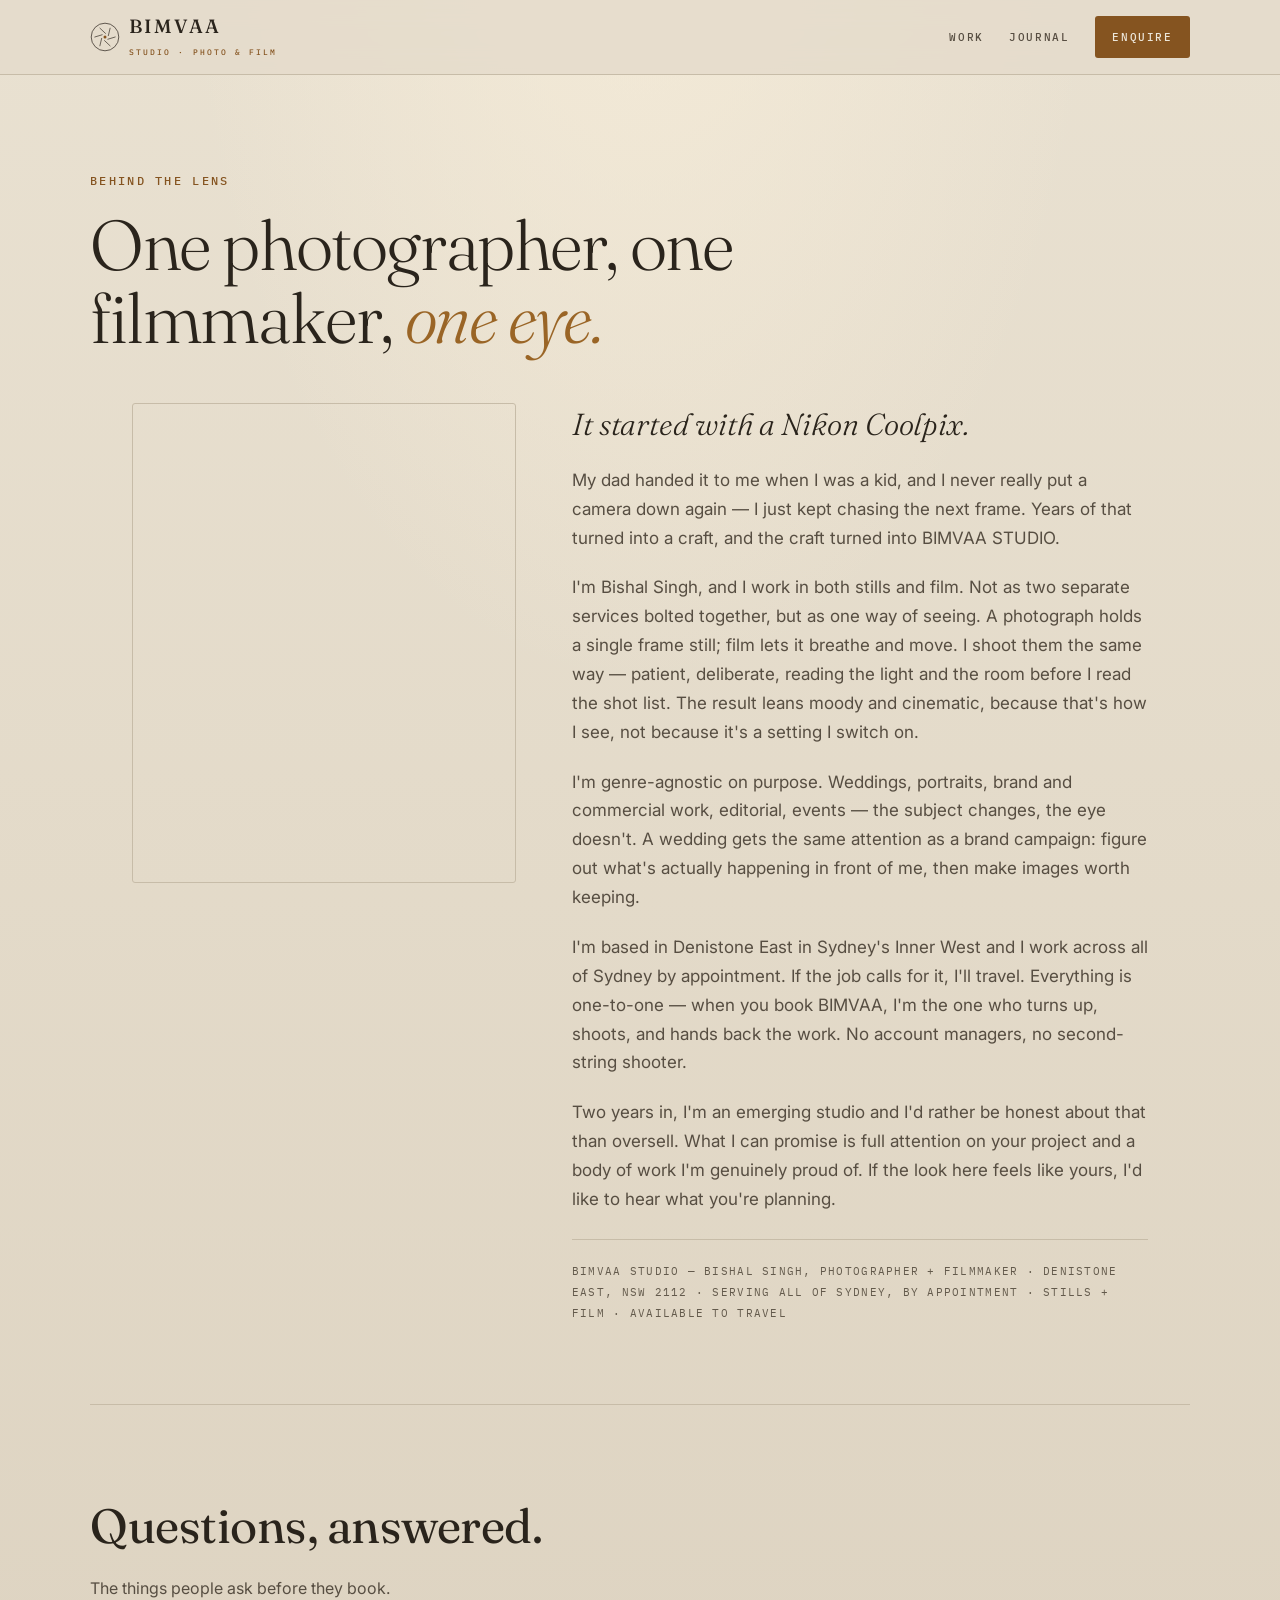
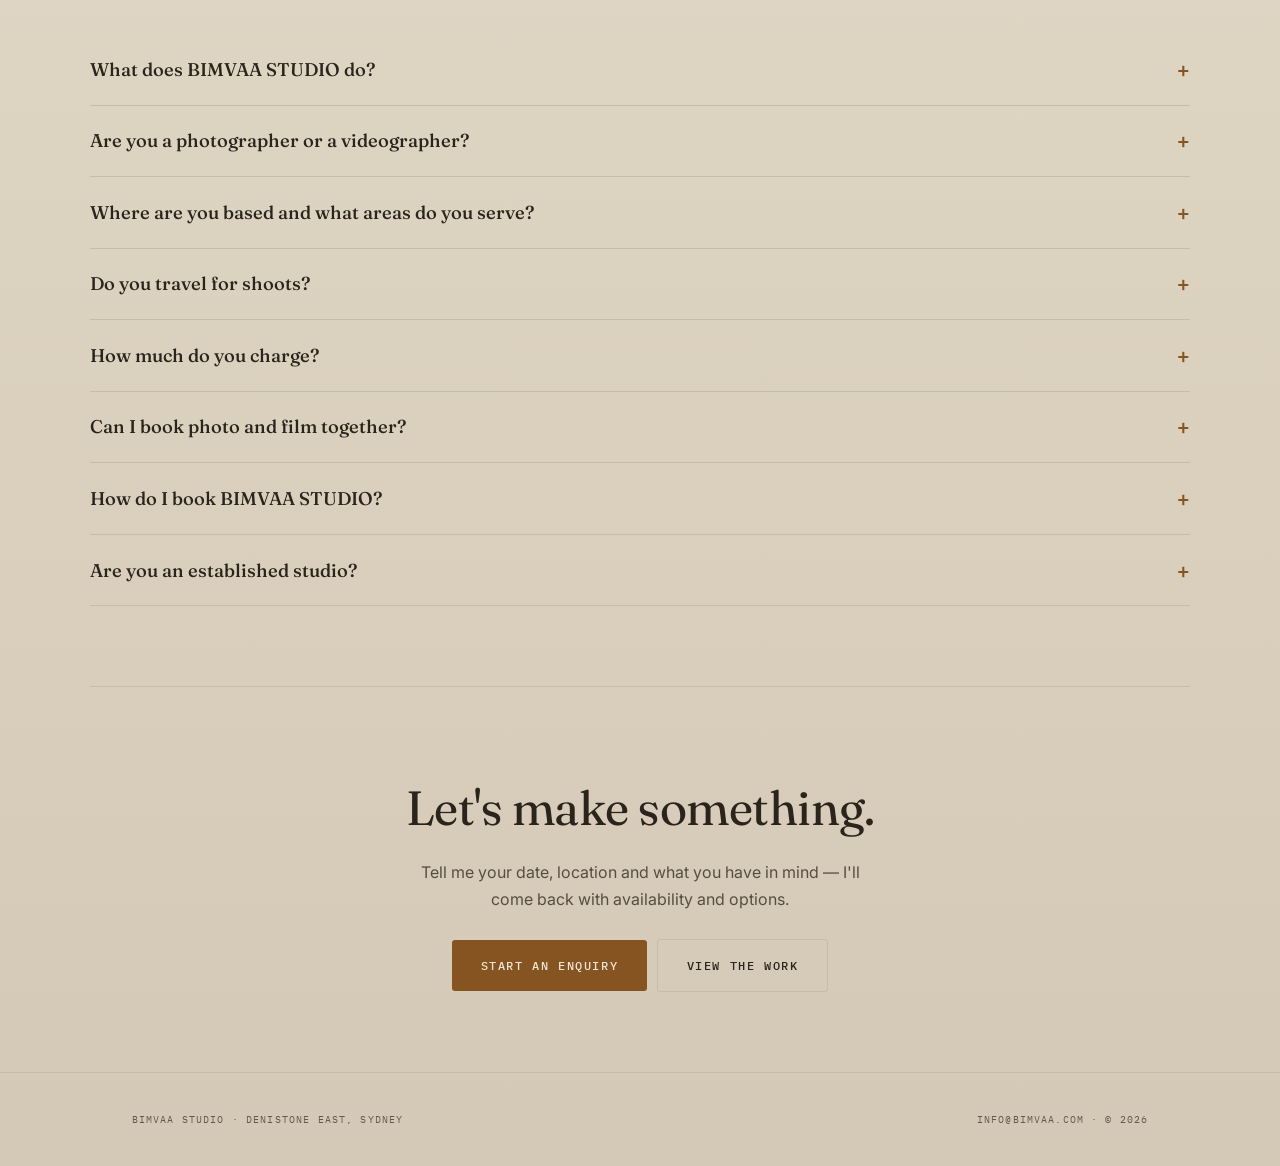
==== about.html @ 7f93cbe4 "Add files via upload" ====
<!doctype html>
<html lang="en">
<head>
<meta charset="utf-8" />
<meta name="viewport" content="width=device-width, initial-scale=1, viewport-fit=cover" />
<meta name="description" content="Meet Bishal Singh, the photographer and filmmaker behind BIMVAA STUDIO — a moody, cinematic stills-and-film studio based in Sydney, by appointment." />
<meta name="theme-color" content="#E4DBCB" />
<title>About BIMVAA STUDIO | Bishal Singh, Sydney</title>
<link rel="canonical" href="https://www.bimvaa.com/about" />
<link rel="icon" href="/favicon.svg" type="image/svg+xml" />
<meta property="og:type" content="profile" />
<meta property="og:site_name" content="BIMVAA STUDIO" />
<meta property="og:title" content="About BIMVAA STUDIO | Bishal Singh, Sydney" />
<meta property="og:description" content="The photographer and filmmaker behind BIMVAA STUDIO — moody, cinematic stills and film across Sydney, by appointment." />
<meta property="og:url" content="https://www.bimvaa.com/about" />
<meta property="og:image" content="https://d8j0ntlcm91z4.cloudfront.net/user_3EGOxTBmCmVIbqJo9YMQWU0HApF/hf_20260614_160210_8c019845-fb84-4810-af31-41c92ada4ce6.png" />
<link rel="preconnect" href="https://fonts.googleapis.com" />
<link rel="preconnect" href="https://fonts.gstatic.com" crossorigin />
<link href="https://fonts.googleapis.com/css2?family=Fraunces:ital,opsz,wght@0,9..144,300;0,9..144,400;1,9..144,400;0,9..144,500&family=IBM+Plex+Mono:wght@400;500&family=Inter:wght@400;500&display=swap" rel="stylesheet" />
<script type="application/ld+json">
{"@context":"https://schema.org","@type":"AboutPage","name":"About BIMVAA STUDIO","url":"https://www.bimvaa.com/about","mainEntity":{"@type":"Person","name":"Bishal Singh","jobTitle":"Photographer & Filmmaker","worksFor":{"@type":"ProfessionalService","name":"BIMVAA STUDIO","areaServed":{"@type":"City","name":"Sydney"},"address":{"@type":"PostalAddress","addressLocality":"Denistone East","addressRegion":"NSW","postalCode":"2112","addressCountry":"AU"}},"knowsAbout":["photography","videography","wedding films","portrait photography","brand content"]}}
</script>
<script type="application/ld+json">
{"@context":"https://schema.org","@type":"FAQPage","mainEntity":[
{"@type":"Question","name":"What does BIMVAA STUDIO do?","acceptedAnswer":{"@type":"Answer","text":"BIMVAA STUDIO is a Sydney photography and film studio run by Bishal Singh. I shoot both stills and film across weddings, portraits, brand and commercial work, editorial and events, with a moody, cinematic style."}},
{"@type":"Question","name":"Are you a photographer or a videographer?","acceptedAnswer":{"@type":"Answer","text":"Both. I work in stills and film as a single craft and give them equal emphasis, so you can book photography, film, or both from one person."}},
{"@type":"Question","name":"Where are you based and what areas do you serve?","acceptedAnswer":{"@type":"Answer","text":"I'm based in Denistone East in Sydney's Inner West (NSW 2112) and I serve all of Sydney. Sessions are by appointment."}},
{"@type":"Question","name":"Do you travel for shoots?","acceptedAnswer":{"@type":"Answer","text":"Yes — I'm available to travel depending on the job. Let me know your location and I'll confirm whether travel is included or quoted."}},
{"@type":"Question","name":"How much do you charge?","acceptedAnswer":{"@type":"Answer","text":"Pricing is quoted on enquiry and built around your shoot — the hours of coverage, location, and whether you want stills, film or both. Send me the details and I'll come back with options."}},
{"@type":"Question","name":"How do I book BIMVAA STUDIO?","acceptedAnswer":{"@type":"Answer","text":"Send an enquiry with your date, location and what you have in mind. I'll reply with availability and options, and we'll confirm from there."}},
{"@type":"Question","name":"Can I book photo and film together?","acceptedAnswer":{"@type":"Answer","text":"Yes, and it's a core part of what I offer. Because I shoot both myself, your stills and film share one visual style and the coverage is coordinated by default — no separate crews to manage."}},
{"@type":"Question","name":"What types of photography and film do you offer?","acceptedAnswer":{"@type":"Answer","text":"Weddings, portraits, brand and commercial, editorial and events. I'm genre-agnostic by choice — the subject changes, the approach stays the same."}},
{"@type":"Question","name":"What should I expect when I work with you?","acceptedAnswer":{"@type":"Answer","text":"One-to-one attention from start to finish. I'm a solo studio, so the person you enquire with is the person who plans, shoots and delivers your work."}},
{"@type":"Question","name":"Are you an established studio?","acceptedAnswer":{"@type":"Answer","text":"I'm an emerging studio — around two years working professionally — and I'd rather be honest about that than oversell. You get full focus on your project and a body of work I'm proud of."}}
]}
</script>
<style>
:root{
  --stage:#E4DBCB;--stage-2:#E8E0D1;--panel:#ECE4D6;--line:#C7BCA8;
  --ink:#2A241C;--smoke:#574E42;--faint:#635A4C;--onmedia:#ECE6D9;
  --tung:#855420;--tung-2:#9A6526;
  --d:"Fraunces",Georgia,serif;--s:"Inter",system-ui,sans-serif;--m:"IBM Plex Mono",ui-monospace,monospace;
  --gut:clamp(1.1rem,4vw,2.6rem);--ease:cubic-bezier(.16,1,.3,1);
}
*,*::before,*::after{box-sizing:border-box;margin:0;padding:0}
body{font-family:var(--s);color:var(--ink);line-height:1.7;-webkit-font-smoothing:antialiased;
  background:radial-gradient(60% 50% at 50% -5%,rgba(249,239,219,.7),transparent 60%),linear-gradient(180deg,#E9E1D1,#DED4C2 60%,#D4C9B6)}
a{color:inherit;text-decoration:none}
img,svg{display:block;max-width:100%}
::selection{background:var(--tung);color:var(--onmedia)}
:focus-visible{outline:2px solid var(--tung);outline-offset:3px}
.wrap{max-width:1100px;margin:0 auto;padding-inline:var(--gut)}
/* nav */
.nav{position:sticky;top:0;z-index:10;background:rgba(228,219,203,.82);backdrop-filter:blur(12px);border-bottom:1px solid var(--line)}
.nav .row{display:flex;align-items:center;justify-content:space-between;gap:1rem;padding:.9rem 0}
.wm{display:flex;align-items:center;gap:.55rem;color:var(--ink)}
.wm svg{width:30px;height:30px;flex:none}
.wm b{font-family:var(--d);font-weight:500;font-size:1.2rem;letter-spacing:.12em;line-height:1}
.wm small{display:block;font-family:var(--m);font-weight:500;font-size:.5rem;letter-spacing:.26em;text-transform:uppercase;color:var(--tung);margin-top:.28rem}
.links{display:flex;align-items:center;gap:1.6rem;font-family:var(--m);font-weight:500;font-size:.7rem;letter-spacing:.14em;text-transform:uppercase}
.links a{color:var(--smoke);transition:color .25s}.links a:hover{color:var(--ink)}
.links .cta{color:var(--onmedia);background:var(--tung);padding:.7rem 1.1rem;border-radius:3px}
.links .cta:hover{background:var(--tung-2);color:var(--onmedia)}
@media(max-width:620px){.nav .row{flex-wrap:wrap;row-gap:.7rem}.links{width:100%;justify-content:space-between;gap:.7rem;font-size:.64rem}}
/* hero */
.hero{padding:clamp(3.5rem,8vw,6rem) 0 clamp(2rem,4vw,3rem)}
.eyebrow{font-family:var(--m);font-weight:500;font-size:.72rem;letter-spacing:.2em;text-transform:uppercase;color:var(--tung);margin-bottom:1.1rem}
h1{font-family:var(--d);font-weight:300;font-size:clamp(2.4rem,6vw,4.4rem);line-height:1.04;letter-spacing:-.02em;max-width:16ch}
h1 em{font-style:italic;color:var(--tung-2)}
/* body */
.about{display:grid;grid-template-columns:1fr;gap:clamp(2rem,5vw,3.5rem);padding-bottom:clamp(3rem,7vw,5rem)}
.portrait{aspect-ratio:4/5;border:1px solid var(--line);border-radius:3px;overflow:hidden;max-width:420px;
  background-size:cover;background-position:center;
  background-image:url('https://d8j0ntlcm91z4.cloudfront.net/user_3EGOxTBmCmVIbqJo9YMQWU0HApF/hf_20260614_160210_8c019845-fb84-4810-af31-41c92ada4ce6.png')}
.prose p{font-size:1.0625rem;color:var(--smoke);margin-bottom:1.3rem;max-width:60ch}
.prose p.lead{font-family:var(--d);font-weight:300;font-style:italic;font-size:clamp(1.4rem,2.6vw,1.9rem);line-height:1.4;color:var(--ink)}
.facts{margin-top:1.6rem;padding-top:1.3rem;border-top:1px solid var(--line);font-family:var(--m);font-size:.66rem;letter-spacing:.12em;text-transform:uppercase;color:var(--faint);line-height:2}
@media(min-width:860px){.about{grid-template-columns:.8fr 1.2fr;align-items:start}}
/* faq */
.faq{padding:clamp(3rem,7vw,5rem) 0;border-top:1px solid var(--line)}
.faq h2,.cta-band h2{font-family:var(--d);font-weight:400;font-size:clamp(2rem,4.5vw,3rem);letter-spacing:-.01em;margin-bottom:.5rem}
.faq .sub{color:var(--smoke);margin-bottom:2rem}
details{border-bottom:1px solid var(--line);padding:1.1rem 0}
summary{font-family:var(--d);font-weight:500;font-size:1.15rem;cursor:pointer;list-style:none;display:flex;justify-content:space-between;align-items:center;gap:1rem;color:var(--ink)}
summary::-webkit-details-marker{display:none}
summary::after{content:"+";font-family:var(--m);color:var(--tung);font-size:1.3rem;transition:transform .25s}
details[open] summary::after{transform:rotate(45deg)}
details p{color:var(--smoke);margin-top:.8rem;max-width:64ch}
/* cta + footer */
.cta-band{text-align:center;padding:clamp(3rem,7vw,5rem) 0;border-top:1px solid var(--line)}
.cta-band p{color:var(--smoke);margin:.6rem auto 1.6rem;max-width:46ch}
.btn{display:inline-block;font-family:var(--m);font-weight:500;font-size:.72rem;letter-spacing:.14em;text-transform:uppercase;
  padding:1rem 1.8rem;border-radius:3px;background:var(--tung);color:var(--onmedia);transition:background .3s}
.btn:hover{background:var(--tung-2)}
.btn.ghost{background:transparent;color:var(--ink);border:1px solid var(--line);margin-left:.6rem}
.btn.ghost:hover{border-color:var(--tung);color:var(--tung)}
footer{border-top:1px solid var(--line);padding:2.4rem 0;font-family:var(--m);font-size:.6rem;letter-spacing:.12em;text-transform:uppercase;color:var(--faint)}
footer .frow{display:flex;flex-wrap:wrap;gap:.6rem 1.6rem;justify-content:space-between;align-items:center}
footer a:hover{color:var(--tung)}
</style>
</head>
<body>
<header class="nav"><div class="wrap row">
  <a class="wm" href="index.html" aria-label="BIMVAA STUDIO — home">
    <svg viewBox="0 0 100 100" aria-hidden="true" style="color:var(--ink)"><circle cx="50" cy="50" r="46" fill="none" stroke="currentColor" stroke-width="2.4"/><g stroke="currentColor" stroke-width="2.2" stroke-linecap="round"><line x1="84" y1="50" x2="59.5" y2="57.4"/><line x1="67" y1="79.4" x2="48.3" y2="61.9"/><line x1="33" y1="79.4" x2="38.9" y2="54.5"/><line x1="16" y1="50" x2="40.5" y2="42.6"/><line x1="33" y1="20.6" x2="51.7" y2="38.1"/><line x1="67" y1="20.6" x2="61.1" y2="45.5"/></g><circle cx="50" cy="50" r="5" fill="var(--tung)"/></svg>
    <span><b>BIMVAA</b><small>Studio · Photo &amp; Film</small></span>
  </a>
  <nav class="links">
    <a href="index.html">Work</a>
    <a href="journal/index.html">Journal</a>
    <a href="book.html" class="cta">Enquire</a>
  </nav>
</div></header>

<main>
  <section class="hero wrap">
    <p class="eyebrow">Behind the lens</p>
    <h1>One photographer, one filmmaker, <em>one eye.</em></h1>
  </section>

  <section class="about wrap">
    <div class="portrait" role="img" aria-label="Bishal Singh, BIMVAA STUDIO"></div>
    <div class="prose">
      <p class="lead">It started with a Nikon Coolpix.</p>
      <p>My dad handed it to me when I was a kid, and I never really put a camera down again — I just kept chasing the next frame. Years of that turned into a craft, and the craft turned into BIMVAA STUDIO.</p>
      <p>I'm Bishal Singh, and I work in both stills and film. Not as two separate services bolted together, but as one way of seeing. A photograph holds a single frame still; film lets it breathe and move. I shoot them the same way — patient, deliberate, reading the light and the room before I read the shot list. The result leans moody and cinematic, because that's how I see, not because it's a setting I switch on.</p>
      <p>I'm genre-agnostic on purpose. Weddings, portraits, brand and commercial work, editorial, events — the subject changes, the eye doesn't. A wedding gets the same attention as a brand campaign: figure out what's actually happening in front of me, then make images worth keeping.</p>
      <p>I'm based in Denistone East in Sydney's Inner West and I work across all of Sydney by appointment. If the job calls for it, I'll travel. Everything is one-to-one — when you book BIMVAA, I'm the one who turns up, shoots, and hands back the work. No account managers, no second-string shooter.</p>
      <p>Two years in, I'm an emerging studio and I'd rather be honest about that than oversell. What I can promise is full attention on your project and a body of work I'm genuinely proud of. If the look here feels like yours, I'd like to hear what you're planning.</p>
      <div class="facts">BIMVAA STUDIO — Bishal Singh, photographer + filmmaker · Denistone East, NSW 2112 · serving all of Sydney, by appointment · stills + film · available to travel</div>
    </div>
  </section>

  <section class="faq wrap">
    <h2>Questions, answered.</h2>
    <p class="sub">The things people ask before they book.</p>
    <details><summary>What does BIMVAA STUDIO do?</summary><p>BIMVAA STUDIO is a Sydney photography and film studio run by Bishal Singh. I shoot both stills and film across weddings, portraits, brand and commercial work, editorial and events, with a moody, cinematic style.</p></details>
    <details><summary>Are you a photographer or a videographer?</summary><p>Both. I work in stills and film as a single craft and give them equal emphasis, so you can book photography, film, or both from one person.</p></details>
    <details><summary>Where are you based and what areas do you serve?</summary><p>I'm based in Denistone East in Sydney's Inner West (NSW 2112) and I serve all of Sydney. Sessions are by appointment.</p></details>
    <details><summary>Do you travel for shoots?</summary><p>Yes — I'm available to travel depending on the job. Let me know your location and I'll confirm whether travel is included or quoted.</p></details>
    <details><summary>How much do you charge?</summary><p>Pricing is quoted on enquiry and built around your shoot — the hours of coverage, location, and whether you want stills, film or both. Send me the details and I'll come back with options.</p></details>
    <details><summary>Can I book photo and film together?</summary><p>Yes, and it's a core part of what I offer. Because I shoot both myself, your stills and film share one visual style and the coverage is coordinated by default — no separate crews to manage.</p></details>
    <details><summary>How do I book BIMVAA STUDIO?</summary><p>Send an enquiry with your date, location and what you have in mind. I'll reply with availability and options, and we'll confirm from there.</p></details>
    <details><summary>Are you an established studio?</summary><p>I'm an emerging studio — around two years working professionally — and I'd rather be honest about that than oversell. You get full focus on your project and a body of work I'm proud of.</p></details>
  </section>

  <section class="cta-band wrap">
    <h2>Let's make something.</h2>
    <p>Tell me your date, location and what you have in mind — I'll come back with availability and options.</p>
    <a class="btn" href="book.html">Start an enquiry</a><a class="btn ghost" href="index.html">View the work</a>
  </section>
</main>

<footer><div class="wrap frow">
  <span>BIMVAA STUDIO · Denistone East, Sydney</span>
  <span><a href="mailto:info@bimvaa.com">info@bimvaa.com</a> · © <span id="y"></span></span>
</div></footer>
<script>document.getElementById('y').textContent=new Date().getFullYear();</script>
</body>
</html>
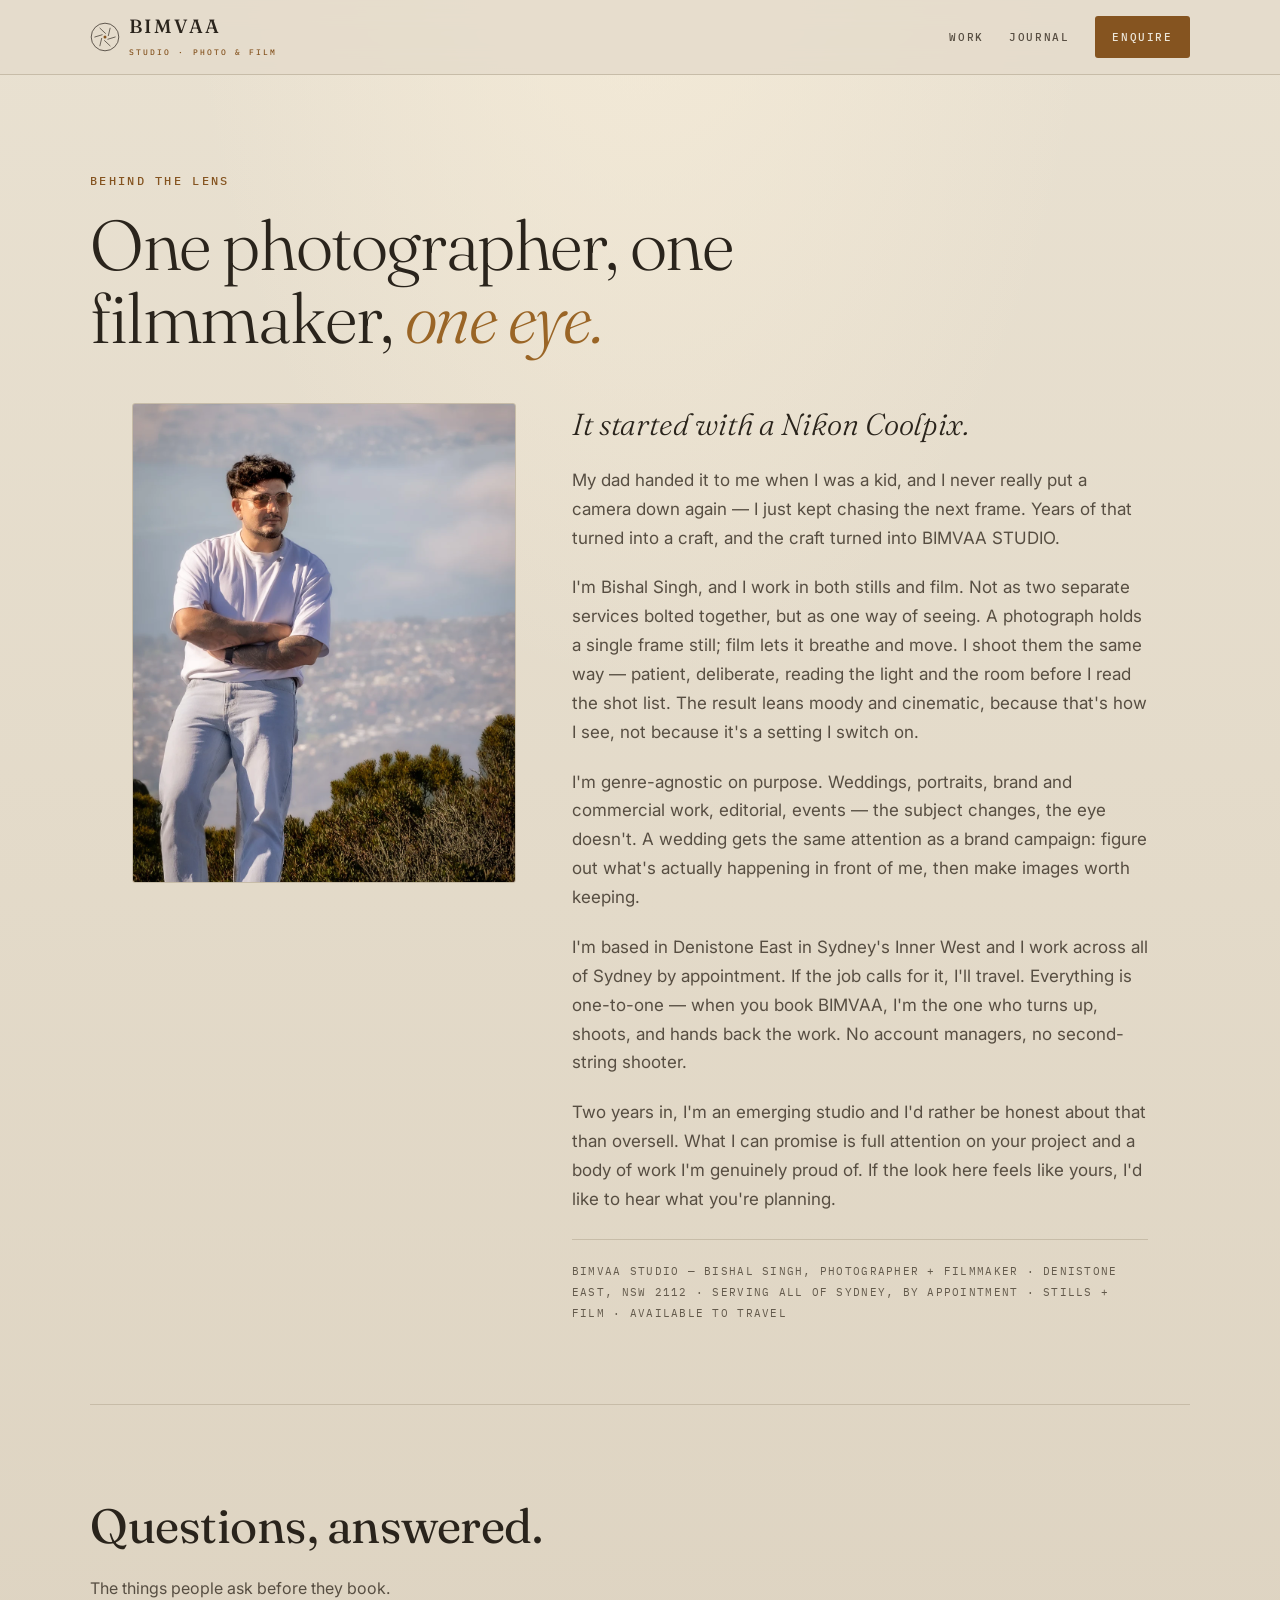
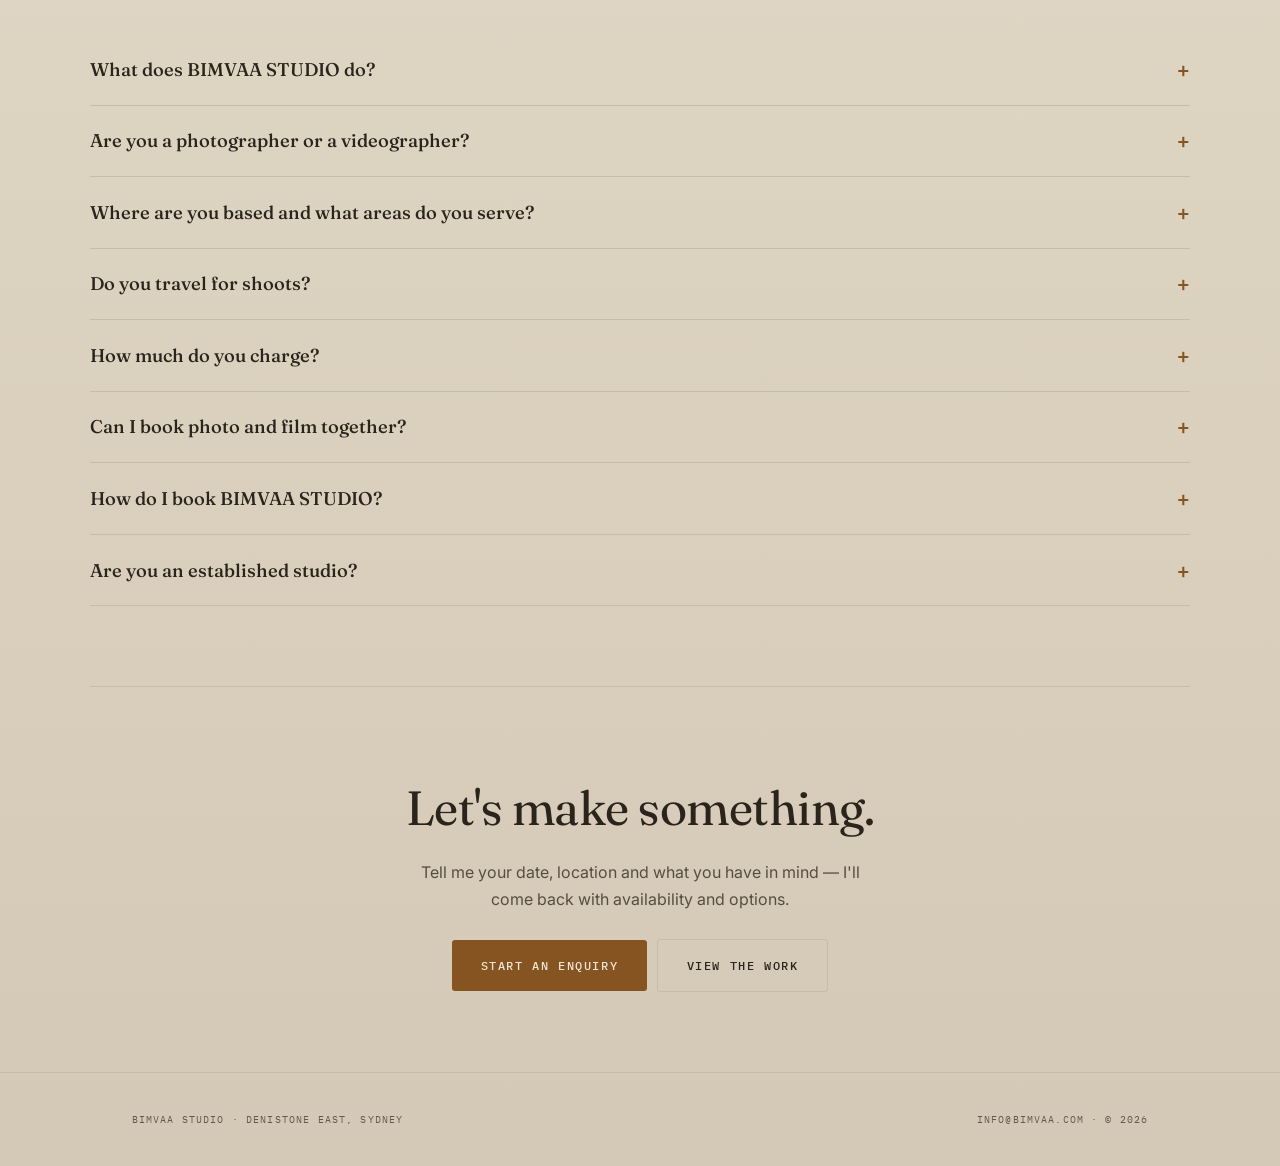
==== commit cc7ce439: "About page: use real portrait of Bishal; remove stock image" ====
--- a/about.html
+++ b/about.html
@@ -13,7 +13,7 @@
 <meta property="og:title" content="About BIMVAA STUDIO | Bishal Singh, Sydney" />
 <meta property="og:description" content="The photographer and filmmaker behind BIMVAA STUDIO — moody, cinematic stills and film across Sydney, by appointment." />
 <meta property="og:url" content="https://www.bimvaa.com/about" />
-<meta property="og:image" content="https://d8j0ntlcm91z4.cloudfront.net/user_3EGOxTBmCmVIbqJo9YMQWU0HApF/hf_20260614_160210_8c019845-fb84-4810-af31-41c92ada4ce6.png" />
+<meta property="og:image" content="https://www.bimvaa.com/media/about/portrait.jpg" />
 <link rel="preconnect" href="https://fonts.googleapis.com" />
 <link rel="preconnect" href="https://fonts.gstatic.com" crossorigin />
 <link href="https://fonts.googleapis.com/css2?family=Fraunces:ital,opsz,wght@0,9..144,300;0,9..144,400;1,9..144,400;0,9..144,500&family=IBM+Plex+Mono:wght@400;500&family=Inter:wght@400;500&display=swap" rel="stylesheet" />
@@ -71,7 +71,7 @@
 .about{display:grid;grid-template-columns:1fr;gap:clamp(2rem,5vw,3.5rem);padding-bottom:clamp(3rem,7vw,5rem)}
 .portrait{aspect-ratio:4/5;border:1px solid var(--line);border-radius:3px;overflow:hidden;max-width:420px;
   background-size:cover;background-position:center;
-  background-image:url('https://d8j0ntlcm91z4.cloudfront.net/user_3EGOxTBmCmVIbqJo9YMQWU0HApF/hf_20260614_160210_8c019845-fb84-4810-af31-41c92ada4ce6.png')}
+  background-image:url('/media/about/portrait.webp')}
 .prose p{font-size:1.0625rem;color:var(--smoke);margin-bottom:1.3rem;max-width:60ch}
 .prose p.lead{font-family:var(--d);font-weight:300;font-style:italic;font-size:clamp(1.4rem,2.6vw,1.9rem);line-height:1.4;color:var(--ink)}
 .facts{margin-top:1.6rem;padding-top:1.3rem;border-top:1px solid var(--line);font-family:var(--m);font-size:.66rem;letter-spacing:.12em;text-transform:uppercase;color:var(--faint);line-height:2}
